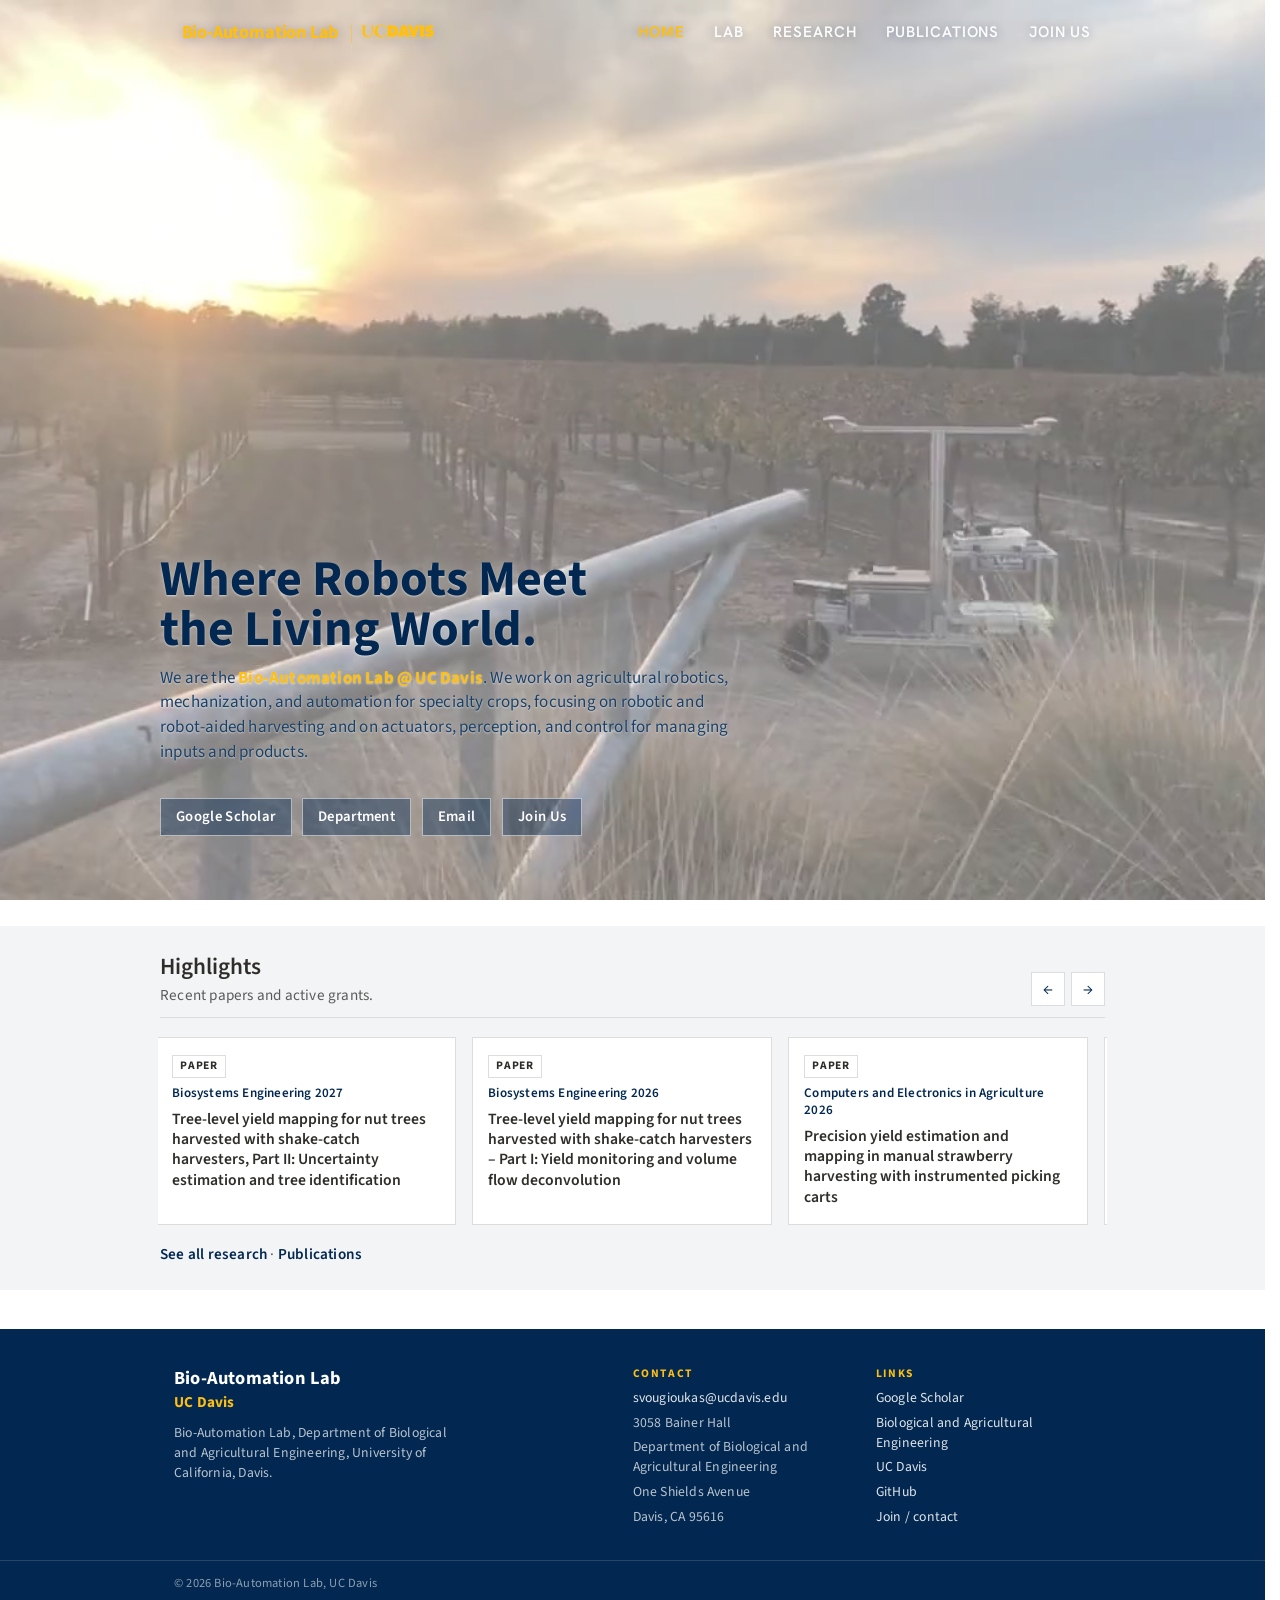
==== index.html @ 74136119 "Keep the home header fully transparent over the hero video. Co-authored-by: Cursor <cursoragent@curs" ====
<!DOCTYPE html>
<html lang="en">
<head>
  <meta charset="UTF-8">
  <meta name="viewport" content="width=device-width, initial-scale=1">
  <title>Bio-Automation Lab</title>
  <meta name="description" content="Bio-Automation Lab at UC Davis. Agricultural robotics, mechanization, and automation for specialty crops.">
  <link rel="icon" href="assets/favicon.svg" type="image/svg+xml">
  <link rel="preconnect" href="https://fonts.googleapis.com">
  <link rel="preconnect" href="https://fonts.gstatic.com" crossorigin>
  <link href="https://fonts.googleapis.com/css2?family=Hanken+Grotesk:wght@400;500;600;700&family=Source+Sans+3:wght@400;600;700&display=swap" rel="stylesheet">
  <link rel="stylesheet" href="css/style.css?v=22">
</head>
<body class="home">
  <header id="header">
    <div class="bar">
      <a class="site-brand" href="index.html">
        <span class="site-brand-name">Bio-Automation Lab</span>
        <img class="site-brand-uni" src="assets/uc-davis-wordmark.png" alt="UC Davis" width="73" height="19">
      </a>
      <nav>
        <a href="index.html" class="current">Home</a>
        <a href="lab.html">Lab</a>
        <a href="research.html">Research</a>
        <a href="publications.html">Publications</a>
        <a href="contact.html">Join Us</a>
      </nav>
    </div>
  </header>
  <script>
    (function () {
      var header = document.getElementById("header");
      var hero = document.querySelector(".hero");
      if (!header) return;
      function syncHeader() {
        var threshold = hero ? Math.max(80, hero.offsetHeight * 0.72) : 80;
        header.classList.toggle("is-solid", window.scrollY > threshold);
      }
      syncHeader();
      window.addEventListener("scroll", syncHeader, { passive: true });
      window.addEventListener("resize", syncHeader);
    })();
  </script>

  <div class="hero">
    <video
      class="hero-bg-video"
      autoplay
      muted
      loop
      playsinline
      preload="metadata"
      poster="assets/home-robots-reel.jpg"
      aria-hidden="true"
    >
      <source src="assets/home-robots-reel.mp4" type="video/mp4">
    </video>
    <div class="hero-copy">
      <h1>Where Robots Meet<br>the Living World.</h1>
      <p>We are the <span class="accent">Bio-Automation Lab @ UC Davis</span>. We work on agricultural robotics, mechanization, and automation for specialty crops, focusing on robotic and robot-aided harvesting and on actuators, perception, and control for managing inputs and products.</p>
      <div class="hero-links">
        <a href="https://scholar.google.com/citations?user=bbeoNpUAAAAJ&amp;hl=en">Google Scholar</a>
        <a href="https://bae.ucdavis.edu/">Department</a>
        <a href="mailto:svougioukas@ucdavis.edu">Email</a>
        <a href="contact.html">Join Us</a>
      </div>
    </div>
  </div>

  <section class="home-highlights" aria-labelledby="highlights-title">
    <div class="section-head">
      <div>
        <h2 id="highlights-title">Highlights</h2>
        <p class="section-kicker">Recent papers and active grants.</p>
      </div>
      <div class="roller-controls">
        <button class="roller-btn" type="button" data-roll="-1" aria-label="Previous highlight">&#8592;</button>
        <button class="roller-btn" type="button" data-roll="1" aria-label="Next highlight">&#8594;</button>
      </div>
    </div>
    <div class="roller" id="home-highlights">
      <div class="roller-track"></div>
    </div>
    <p class="highlights-more"><a href="research.html">See all research</a> · <a href="publications.html">Publications</a></p>
  </section>

  <script src="js/highlights.js?v=3"></script>
  <footer class="site-footer" id="site-footer">
    <div class="wrap">
      <div>
        <p class="brand">Bio-Automation Lab<br><span class="brand-uni">UC Davis</span></p>
        <p>Bio-Automation Lab, Department of Biological and Agricultural Engineering, University of California, Davis.</p>
      </div>
      <div>
        <h2>Contact</h2>
        <ul>
          <li><a href="mailto:svougioukas@ucdavis.edu">svougioukas@ucdavis.edu</a></li>
          <li>3058 Bainer Hall</li>
          <li>Department of Biological and Agricultural Engineering</li>
          <li>One Shields Avenue</li>
          <li>Davis, CA 95616</li>
        </ul>
      </div>
      <div>
        <h2>Links</h2>
        <ul>
          <li><a href="https://scholar.google.com/citations?user=bbeoNpUAAAAJ&amp;hl=en">Google Scholar</a></li>
          <li><a href="https://bae.ucdavis.edu/">Biological and Agricultural Engineering</a></li>
          <li><a href="https://www.ucdavis.edu/">UC Davis</a></li>
          <li><a href="https://github.com/yogesh2850/bal_website">GitHub</a></li>
          <li><a href="contact.html">Join / contact</a></li>
        </ul>
      </div>
    </div>
    <div class="footer-base"><div class="wrap">&copy; 2026 Bio-Automation Lab, UC Davis</div></div>
  </footer>

</body>
</html>
---- css/style.css ----
:root {
  --ink: rgb(46, 45, 41);
  --grey: rgb(90, 90, 90);
  /* UC Davis Aggie Blue (official brand / logo) */
  --blue: #022851;
  --gold: #FEBF10;
  --line: #ddd;
  --width: 960px;
  --muted: #6b7280;
  --paper: #ffffff;
  --header-h: 64px;
}

* { box-sizing: border-box; }

html {
  margin: 0;
  padding: 0;
  /* Keep nav/header centered the same whether a page needs a scrollbar or not */
  scrollbar-gutter: stable;
  overflow-x: clip;
}

body {
  margin: 0;
  padding: 0;
  max-width: var(--width);
  margin-left: auto;
  margin-right: auto;
  padding: 3.6rem 1.35rem 0;
  font-family: "Source Sans 3", "Source Sans Pro", sans-serif;
  font-weight: 400;
  font-size: 17px;
  line-height: 1.45;
  letter-spacing: 0.2px;
  color: var(--grey);
  background: #fff;
  overflow-x: clip;
}

.site-footer {
  position: relative;
  left: 50%;
  right: 50%;
  width: 100vw;
  max-width: 100vw;
  margin: 2.4rem 0 0;
  margin-left: -50vw;
  margin-right: -50vw;
  margin-bottom: 0;
  background: var(--blue);
  color: rgba(255, 255, 255, 0.72);
  font-size: 0.86rem;
  line-height: 1.45;
}

.site-footer .wrap {
  max-width: var(--width);
  margin: 0 auto;
  padding: 2.4rem 1.35rem 1.7rem;
  display: grid;
  grid-template-columns: minmax(0, 2fr) minmax(0, 1fr) minmax(0, 1fr);
  gap: 1.6rem 1.75rem;
}

.site-footer .brand {
  margin: 0;
  color: #fff;
  font-size: 1.15rem;
  font-weight: 700;
  line-height: 1.25;
}

.site-footer .brand-uni {
  color: var(--gold);
  font-weight: 700;
  font-size: 0.95rem;
}

.site-footer p {
  margin: 0.7rem 0 0;
  max-width: 40ch;
}

.site-footer h2 {
  margin: 0 0 0.55rem;
  font-size: 0.72rem;
  font-weight: 700;
  letter-spacing: 0.14em;
  text-transform: uppercase;
  color: var(--gold);
}

.site-footer ul {
  margin: 0;
  padding: 0;
  list-style: none;
}

.site-footer li {
  margin: 0 0 0.3rem;
}

.site-footer a {
  color: rgba(255, 255, 255, 0.88);
  text-decoration: none;
}

.site-footer a:hover {
  color: #fff;
  text-decoration: underline;
}

.footer-base {
  border-top: 1px solid rgba(255, 255, 255, 0.14);
}

.footer-base .wrap {
  display: block;
  padding-top: 0.85rem;
  padding-bottom: 1rem;
  font-size: 0.78rem;
  color: rgba(255, 255, 255, 0.55);
}

h1, h2, h3, h4 {
  color: var(--ink);
  font-weight: 600;
  letter-spacing: 0;
  line-height: 1.15;
}

h1 {
  font-size: 50px;
  font-weight: 700;
  line-height: 1;
  margin: 0 0 0.7rem;
}

h2 {
  font-size: 1.45rem;
  margin: 2.4rem 0 0.7rem;
}

h3 {
  font-size: 1.05rem;
  margin: 1.4rem 0 0.35rem;
}

p { margin: 0 0 0.85rem; }

a {
  color: var(--ink);
  text-decoration: none;
}

a:hover { text-decoration: underline; }

.prose a,
.pubs a,
.grant-title a {
  color: var(--blue);
}

img { max-width: 100%; height: auto; }

#header {
  position: fixed;
  top: 0;
  left: 0;
  right: 0;
  z-index: 20;
  height: var(--header-h);
  background: rgba(255, 255, 255, 0.78);
  backdrop-filter: blur(8px);
  border-bottom: 1px solid var(--line);
}

#header .bar {
  box-sizing: border-box;
  width: 100%;
  max-width: var(--width);
  height: var(--header-h);
  margin: 0 auto;
  padding: 0 1.35rem;
  display: flex;
  align-items: center;
  justify-content: space-between;
  gap: 0.85rem 1rem;
  flex-wrap: nowrap;
}

.site-brand {
  display: flex;
  align-items: center;
  gap: 0.35rem;
  flex: none;
  text-decoration: none;
  white-space: nowrap;
  line-height: 0;
}

.site-brand:hover {
  text-decoration: none;
}

.site-brand-name {
  display: inline-flex;
  align-items: center;
  height: 1.17rem;
  font-size: 1.14rem; /* prior 1.27rem - 10% */
  font-weight: 700;
  letter-spacing: -0.01em;
  color: var(--blue);
  line-height: 1;
}

.site-brand-uni {
  display: block;
  height: 1.17rem; /* prior 1.3rem - 10% */
  width: auto;
  margin-left: 0.45rem;
  padding-left: 0.55rem;
  border-left: 1px solid rgba(2, 40, 81, 0.22);
  object-fit: contain;
  object-position: left center;
  position: relative;
  top: 0.12em; /* optical align with lab name baseline */
}

#header nav {
  display: flex;
  align-items: center;
  gap: 0.95rem;
  flex: none;
  width: auto;
  height: 2.1rem;
  margin-left: auto;
  justify-content: flex-end;
}

#header nav a {
  box-sizing: border-box;
  display: inline-flex;
  align-items: center;
  justify-content: center;
  height: 2.1rem;
  font-family: "Hanken Grotesk", "Helvetica Neue", Arial, sans-serif;
  font-size: 0.95rem;
  font-weight: 600;
  letter-spacing: 0.06em;
  text-transform: uppercase;
  color: var(--grey);
  padding: 0 0.45rem;
  white-space: nowrap;
  transition: color 0.2s ease;
}

#header nav a:hover,
#header nav a.current {
  color: var(--blue);
  text-decoration: none;
  font-weight: 600;
}

body.home {
  max-width: none;
  padding: 0;
}

/* Home: fully transparent header over the hero video */
body.home #header {
  background: transparent;
  background-color: transparent;
  backdrop-filter: none;
  -webkit-backdrop-filter: none;
  border-bottom: 1px solid transparent;
  box-shadow: none;
  transition: background-color 0.25s ease, border-color 0.25s ease, backdrop-filter 0.25s ease, box-shadow 0.25s ease;
}

body.home .site-brand-name {
  color: var(--gold);
  text-shadow: 0 1px 12px rgba(2, 40, 81, 0.35);
}

body.home .site-brand-uni {
  border-left-color: rgba(254, 191, 16, 0.45);
  filter: drop-shadow(0 1px 8px rgba(2, 40, 81, 0.25));
}

body.home #header nav a {
  color: rgba(255, 255, 255, 0.95);
  text-shadow: 0 1px 10px rgba(2, 40, 81, 0.35);
}

body.home #header nav a:hover,
body.home #header nav a.current {
  color: var(--gold);
}

/* After scrolling past the hero, restore a solid readable bar */
body.home #header.is-solid {
  background: rgba(255, 255, 255, 0.92);
  backdrop-filter: blur(8px);
  -webkit-backdrop-filter: blur(8px);
  border-bottom-color: var(--line);
  box-shadow: 0 1px 0 rgba(2, 40, 81, 0.04);
}

body.home #header.is-solid .site-brand-name {
  color: var(--blue);
  text-shadow: none;
}

body.home #header.is-solid .site-brand-uni {
  border-left-color: rgba(2, 40, 81, 0.22);
  filter: none;
}

body.home #header.is-solid nav a {
  color: var(--grey);
  text-shadow: none;
}

body.home #header.is-solid nav a:hover,
body.home #header.is-solid nav a.current {
  color: var(--blue);
}

.hero {
  display: flex;
  align-items: flex-end;
  overflow: hidden;
  position: relative;
  width: 100%;
  max-width: none;
  /* Viewport-locked like RobotΠ: video frame stays full-screen under Ctrl+/- */
  height: 100svh;
  height: 100dvh;
  min-height: 100svh;
  margin: 0;
  padding: calc(var(--header-h) + 2.4rem) max(1.35rem, calc((100vw - var(--width)) / 2)) clamp(2.4rem, 8vh, 4rem);
  box-sizing: border-box;
}

.hero-bg-video {
  position: absolute;
  inset: 0;
  width: 100%;
  height: 100%;
  object-fit: cover;
  object-position: center;
  opacity: 0.6;
  pointer-events: none;
  z-index: 0;
}

.hero-copy {
  width: 100%;
  max-width: 40rem;
  position: relative;
  z-index: 2;
  color: #1a4068;
  text-shadow: 0 1px 2px rgba(255, 255, 255, 0.55), 0 0 18px rgba(255, 255, 255, 0.35);
}

.hero-copy h1 {
  color: var(--blue);
}

.hero-copy p { max-width: 36rem; }

.hero-copy .accent {
  color: var(--gold);
  font-weight: 700;
}

.accent { color: var(--blue); font-weight: 600; }

.hero-links {
  display: flex;
  flex-wrap: wrap;
  gap: 0.65rem;
  margin-top: 2em;
  font-weight: 600;
  width: 100%;
  max-width: 40rem;
  text-shadow: none;
}

.hero-links a {
  display: inline-flex;
  align-items: center;
  justify-content: center;
  min-height: 2.35rem;
  padding: 0.45rem 0.95rem;
  border: 1px solid rgba(255, 255, 255, 0.55);
  background: rgba(2, 40, 81, 0.42);
  color: #fff;
  font-size: 0.92rem;
  letter-spacing: 0.02em;
  text-decoration: none;
}

.hero-links a:hover {
  background: rgba(2, 40, 81, 0.72);
  border-color: #fff;
  color: #fff;
  text-decoration: none;
}



.alumni-map-section {
  margin: 1.1rem 0 1.8rem;
  padding: 1.1rem 1rem 1.15rem;
  background: #eef1f4;
  border: 1px solid var(--line);
}

.alumni-map-section > h3 {
  margin-top: 0;
}

.alumni-map-layout {
  display: grid;
  grid-template-columns: minmax(0, 1.45fr) minmax(14rem, 0.9fr);
  gap: 0.9rem 1rem;
  margin-top: 0.85rem;
  align-items: stretch;
}

.alumni-map-canvas {
  position: relative;
  width: 100%;
  height: 20rem;
  min-height: 20rem;
  background: #f7f8fa;
  border: 1px solid var(--line);
  overflow: hidden;
}

.alumni-map-canvas svg {
  display: block;
  width: 100%;
  height: auto;
}

.alumni-map-sphere {
  fill: #f7f8fa;
}

.alumni-map-canvas path.country.is-active {
  stroke: var(--blue) !important;
  stroke-width: 1.4px !important;
}

.alumni-map-canvas path.state {
  fill: none;
  pointer-events: none;
}

.alum-point-halo {
  fill: rgba(254, 191, 16, 0.28);
  stroke: none;
}

.alum-point-dot {
  fill: var(--gold);
  stroke: var(--blue);
  stroke-width: 1.5px;
}

.alum-point.is-active .alum-point-halo {
  fill: rgba(254, 191, 16, 0.5);
}

.alum-point.is-active .alum-point-dot {
  fill: #fff;
  stroke: var(--blue);
  stroke-width: 2px;
}

.alumni-map-tooltip {
  position: absolute;
  z-index: 3;
  pointer-events: none;
  max-width: 14rem;
  padding: 0.4rem 0.55rem;
  background: rgba(2, 40, 81, 0.92);
  color: #fff;
  font-size: 0.78rem;
  line-height: 1.3;
  box-shadow: 0 6px 18px rgba(2, 40, 81, 0.18);
}

.alumni-map-panel {
  background: #fff;
  border: 1px solid var(--line);
  padding: 0.85rem 0.9rem;
  height: 20rem;
  min-height: 20rem;
  max-height: 20rem;
  display: flex;
  flex-direction: column;
  overflow: hidden;
}

.alumni-map-back {
  align-self: flex-start;
  margin: 0 0 0.55rem;
  padding: 0.2rem 0.45rem;
  border: 1px solid var(--line);
  background: #fff;
  color: var(--blue);
  font: inherit;
  font-size: 0.82rem;
  font-weight: 600;
  cursor: pointer;
}

.alumni-map-back:hover,
.alumni-map-back:focus-visible {
  border-color: var(--blue);
  background: var(--blue);
  color: #fff;
  outline: none;
}

.alumni-map-scroll {
  flex: 1 1 auto;
  min-height: 0;
  overflow-y: auto;
  overflow-x: hidden;
  padding-right: 0.2rem;
  scrollbar-width: thin;
}

.alumni-map-panel h4 {
  margin: 0 0 0.35rem;
  color: var(--ink);
  font-size: 1.05rem;
}

.alumni-map-count {
  margin: 0 0 0.55rem;
  color: var(--ink);
}

.alumni-map-note {
  margin: 0 0 0.7rem;
}

.alumni-map-chips {
  display: flex;
  flex-wrap: wrap;
  gap: 0.4rem;
}

.alumni-map-chip {
  border: 1px solid var(--line);
  background: #fff;
  color: var(--blue);
  font: inherit;
  font-size: 0.86rem;
  font-weight: 600;
  padding: 0.28rem 0.55rem;
  cursor: pointer;
}

.alumni-map-chip:hover,
.alumni-map-chip:focus-visible {
  border-color: var(--blue);
  background: var(--blue);
  color: #fff;
  outline: none;
}

.alumni-map-list {
  list-style: none;
  margin: 0;
  padding: 0;
}

.alumni-map-list li {
  margin: 0 0 0.65rem;
  padding: 0.35rem 0.4rem 0.55rem;
  border-bottom: 1px solid var(--line);
  cursor: pointer;
}

.alumni-map-list li:last-child {
  margin-bottom: 0;
  padding-bottom: 0.35rem;
  border-bottom: 0;
}

.alumni-map-list li.is-active {
  background: rgba(2, 40, 81, 0.06);
  outline: 1px solid rgba(2, 40, 81, 0.18);
}

.alumni-map-list a {
  color: var(--blue);
  font-weight: 600;
}

.alumni-map-region {
  display: block;
  margin-top: 0.1rem;
  color: var(--blue);
  font-size: 0.82rem;
  font-weight: 600;
}

.alumni-map-role {
  display: block;
  margin-top: 0.12rem;
  color: var(--grey);
  font-size: 0.9rem;
  line-height: 1.3;
}

.alumni-map-empty {
  margin: 0;
}

.home-highlights {
  position: relative;
  left: 50%;
  right: 50%;
  width: 100vw;
  max-width: 100vw;
  margin: 1.6rem 0 0;
  margin-left: -50vw;
  margin-right: -50vw;
  padding: 1.75rem max(1.35rem, calc((100vw - var(--width)) / 2)) 1.55rem;
  background: #f3f4f6;
}

/* Home is already full-bleed — no negative-margin breakout needed */
body.home .home-highlights,
body.home .site-footer {
  left: auto;
  right: auto;
  width: 100%;
  max-width: none;
  margin-left: 0;
  margin-right: 0;
}

.home-highlights .section-head {
  display: flex;
  align-items: flex-end;
  justify-content: space-between;
  gap: 1rem;
  margin-bottom: 1rem;
  padding-bottom: 0.7rem;
  border-bottom: 1px solid var(--line);
}

.home-highlights .section-head h2 {
  margin: 0;
}

.section-kicker {
  margin: 0.25rem 0 0;
  color: var(--grey);
  font-size: 0.95rem;
}

.roller-controls {
  display: flex;
  gap: 6px;
  flex: none;
}

.roller-btn {
  width: 34px;
  height: 34px;
  padding: 0;
  border: 1px solid var(--line);
  background: #fff;
  color: var(--blue);
  font-size: 16px;
  line-height: 1;
  cursor: pointer;
  font-family: inherit;
}

.roller-btn:hover,
.roller-btn:focus-visible {
  border-color: var(--blue);
  background: var(--blue);
  color: #fff;
  outline: none;
}

.roller {
  overflow-x: auto;
  scrollbar-width: none;
  margin: 0 -0.15rem;
  padding: 0.15rem;
}

.roller::-webkit-scrollbar { display: none; }

.roller-track {
  display: flex;
  gap: 16px;
  width: max-content;
}

.highlight {
  flex: 0 0 auto;
  width: min(78vw, 300px);
  background: #fff;
  border: 1px solid var(--line);
  color: inherit;
  text-decoration: none;
  display: block;
}

a.highlight:hover {
  text-decoration: none;
  border-color: var(--blue);
}

.highlight-text {
  min-height: 10.5rem;
}

.highlight-body {
  padding: 0.9rem 0.95rem 1.05rem;
}

.highlight-kind {
  display: inline-block;
  margin-bottom: 0.45rem;
  padding: 0.12rem 0.45rem;
  border: 1px solid var(--line);
  font-size: 0.72rem;
  font-weight: 700;
  letter-spacing: 0.06em;
  text-transform: uppercase;
  color: var(--ink);
}

.highlight-venue {
  display: block;
  margin-bottom: 0.4rem;
  font-size: 0.82rem;
  font-weight: 600;
  color: var(--blue);
  line-height: 1.3;
}

.highlight h3 {
  margin: 0;
  font-size: 0.98rem;
  font-weight: 600;
  line-height: 1.3;
  color: var(--ink);
}

.roller.is-static .roller-track {
  display: grid;
  grid-template-columns: repeat(auto-fit, minmax(220px, 1fr));
  width: 100%;
}

.roller.is-static .highlight {
  width: auto;
}

.highlights-more {
  margin: 1rem 0 0;
  font-size: 0.95rem;
}

.highlights-more a { color: var(--blue); font-weight: 600; }








.occ {
  display: block;
  color: var(--grey);
  font-size: 0.95rem;
  margin-top: 0.08rem;
}

.robots {
  display: grid;
  grid-template-columns: repeat(auto-fill, minmax(10.5rem, 1fr));
  gap: 1rem 0.85rem;
  margin: 0.6rem 0 0.4rem;
}

.robot {
  display: block;
  color: inherit;
  text-decoration: none;
}

.robot:hover { text-decoration: none; }

.robot img {
  width: 100%;
  aspect-ratio: 1;
  object-fit: cover;
  display: block;
  background: #f3f3f3;
}

.robot-name {
  display: block;
  margin-top: 0.4rem;
  color: var(--ink);
  font-weight: 600;
}

.robot-role {
  display: block;
  font-size: 0.92rem;
  color: var(--grey);
  line-height: 1.25;
}

.faculty {
  display: flex;
  gap: 1.6rem;
  align-items: flex-start;
  margin-top: 1.6rem;
}

.faculty img {
  width: 168px;
  height: auto;
  flex: none;
}

.role {
  color: var(--ink);
  margin-bottom: 0.7rem;
}

.contact {
  margin: 0.2rem 0 0;
  padding: 0;
  list-style: none;
}

.contact li { margin: 0.1rem 0; }

.contact-block {
  list-style: none;
  margin: 0.4rem 0 1.2rem;
  padding: 0;
}

.contact-block li {
  margin: 0.55rem 0;
  line-height: 1.35;
}

.contact-block .label {
  display: inline-block;
  min-width: 9.5rem;
  color: var(--ink);
  font-weight: 600;
}

.people {
  list-style: none;
  margin: 0.2rem 0 0.4rem;
  padding: 0;
  display: grid;
  grid-template-columns: repeat(auto-fill, minmax(260px, 1fr));
  gap: 1rem 1.25rem;
}

.people li,
.person {
  display: flex;
  gap: 0.75rem;
  align-items: center;
  margin: 0;
  line-height: 1.3;
  min-width: 0;
}

.person-photo,
.person-placeholder {
  width: 64px;
  height: 64px;
  flex: none;
  border-radius: 50%;
  object-fit: cover;
  object-position: center top;
  background: #e8e8e6;
}

.person-placeholder {
  display: flex;
  align-items: center;
  justify-content: center;
  font-size: 0.85rem;
  font-weight: 600;
  color: var(--grey);
  letter-spacing: 0.02em;
}

.person-info {
  min-width: 0;
}

.person-info a {
  font-weight: 600;
  color: var(--ink);
}

.courses {
  list-style: none;
  margin: 0.2rem 0 0.6rem;
  padding: 0;
}

.courses li { margin: 0.45rem 0; }

.courses b { color: var(--ink); font-weight: 600; }

.project {
  display: flex;
  gap: 1.3rem;
  align-items: flex-start;
  margin: 0 0 1.5rem;
  padding-top: 1.15rem;
  border-top: 1px solid var(--line);
}

.project h3 {
  margin: 0 0 0.25rem;
  font-weight: 600;
  font-size: 1.05rem;
}

.project h3 a { color: var(--ink); }

.project p { margin: 0; }

.thumb {
  width: 9.2rem;
  height: 9.2rem;
  flex: none;
  overflow: hidden;
  background: #f3f3f3;
}

.thumb img {
  width: 100%;
  height: 100%;
  object-fit: cover;
  display: block;
}

.meta {
  color: var(--grey);
  font-size: 0.95rem;
  margin: 0.15rem 0 0.45rem;
}

.figure {
  margin: 0.4rem 0 1.1rem;
}

.figure img { display: block; }

.figure figcaption {
  margin-top: 0.35rem;
  font-size: 0.92rem;
}

.video {
  position: relative;
  width: 100%;
  max-width: 720px;
  padding-top: 40.5%;
  margin: 0.4rem 0 1.1rem;
}

.video iframe,
.video video {
  position: absolute;
  inset: 0;
  width: 100%;
  height: 100%;
  border: 0;
}

.video video {
  background: #111;
  object-fit: contain;
}

.video-caption {
  max-width: 720px;
  margin: -0.6rem 0 1.1rem;
  font-size: 0.92rem;
}

.gallery {
  display: grid;
  grid-template-columns: 1fr 1fr;
  gap: 0.55rem;
  margin-top: 0.6rem;
}

.gallery img {
  width: 100%;
  display: block;
  background: #f6f6f6;
}

.grants {
  list-style: none;
  margin: 0.3rem 0 0.8rem;
  padding: 0;
}

.grants li {
  margin: 0 0 0.75rem;
}

.grant-title {
  display: block;
  color: var(--ink);
}

.grant-meta { font-size: 0.95rem; }

.jump {
  display: flex;
  gap: 1.2rem;
  margin: 0.4rem 0 0.2rem;
  font-weight: 600;
}

.pubs {
  list-style: decimal;
  margin: 0.4rem 0 0;
  padding-left: 1.35rem;
}

.pubs li {
  margin: 0 0 0.7rem;
  padding-left: 0;
}

.lede {
  max-width: 42rem;
}

/* Interior pages with blue page-head (Research, Publications, Join Us) */
body.page {
  max-width: none;
  padding-left: 0;
  padding-right: 0;
  padding-top: 0;
}

/* Content wrap only — header uses the shared #header .bar rules on every page */
.page .page-wrap {
  max-width: var(--width);
  margin-left: auto;
  margin-right: auto;
  padding-left: 1.35rem;
  padding-right: 1.35rem;
}

.page-section {
  padding: clamp(28px, 4vw, 44px) 0 1.2rem;
}

.page-head {
  padding: calc(var(--header-h) + clamp(32px, 6vw, 56px)) 0 clamp(26px, 4vw, 40px);
  background: var(--blue);
  color: #fff;
}

.page-head h1 {
  margin: 0;
  color: #fff;
  font-size: clamp(32px, 5vw, 50px);
  font-weight: 700;
  letter-spacing: -0.015em;
}

.page-head p {
  max-width: 62ch;
  margin: 12px 0 0;
  color: rgba(255, 255, 255, 0.82);
}

.page-head a {
  color: var(--gold);
}

.pubs-section {
  padding: clamp(28px, 4vw, 44px) 0 1.2rem;
}

.pub-tools {
  display: flex;
  flex-wrap: wrap;
  align-items: center;
  gap: 12px 16px;
  margin-bottom: 8px;
}

.pub-search {
  flex: 1 1 260px;
  height: 40px;
  padding: 0 14px;
  border: 1px solid var(--line);
  border-radius: 0;
  background: var(--paper);
  color: var(--ink);
  font: inherit;
  font-size: 14.5px;
}

.pub-search:focus {
  outline: none;
  border-color: var(--blue);
}

.pub-select {
  flex: 0 0 auto;
  min-width: 140px;
  height: 40px;
  padding: 0 36px 0 14px;
  border: 1px solid var(--line);
  border-radius: 0;
  background: var(--paper) url("data:image/svg+xml,%3Csvg xmlns='http://www.w3.org/2000/svg' width='10' height='6'%3E%3Cpath d='M1 1l4 4 4-4' fill='none' stroke='%23022851' stroke-width='1.6'/%3E%3C/svg%3E") no-repeat right 13px center;
  color: var(--grey);
  font: inherit;
  font-size: 12.5px;
  font-weight: 600;
  letter-spacing: 0.06em;
  text-transform: uppercase;
  appearance: none;
  cursor: pointer;
}

.pub-select:hover,
.pub-select:focus {
  border-color: var(--blue);
  color: var(--blue);
  outline: none;
}

.chips {
  display: flex;
  flex-wrap: wrap;
  gap: 6px;
}

.chip {
  height: 40px;
  padding: 0 14px;
  border: 1px solid var(--line);
  background: var(--paper);
  color: var(--grey);
  font: inherit;
  font-size: 12.5px;
  font-weight: 600;
  letter-spacing: 0.06em;
  text-transform: uppercase;
  cursor: pointer;
}

.chip:hover {
  border-color: var(--blue);
  color: var(--blue);
}

.chip[aria-pressed="true"] {
  border-color: var(--blue);
  background: var(--blue);
  color: #fff;
}

.pub-count {
  margin: 0 0 6px;
  font-size: 13px;
  color: var(--muted);
}

.pub-year {
  display: grid;
  grid-template-columns: 96px minmax(0, 1fr);
  gap: 20px;
  padding: 22px 0 6px;
  border-top: 1px solid var(--line);
}

.pub-year h2 {
  position: sticky;
  top: calc(var(--header-h) + 14px);
  align-self: start;
  margin: 0;
  font-size: 26px;
  font-weight: 600;
  color: var(--blue);
}

.pub-list {
  margin: 0;
  padding: 0;
  list-style: none;
}

.pub {
  padding: 0 0 18px;
}

.pub h3 {
  margin: 0;
  font-size: 17px;
  font-weight: 600;
  line-height: 1.32;
  color: var(--ink);
}

.pub h3 a {
  color: var(--ink);
}

.pub h3 a:hover {
  color: var(--blue);
}

.pub-authors {
  margin: 3px 0 2px;
  font-size: 14px;
  color: var(--grey);
}

.pub-meta {
  display: flex;
  flex-wrap: wrap;
  align-items: center;
  gap: 4px 12px;
  margin: 0;
  font-size: 13.5px;
}

.pub-venue {
  font-style: italic;
  color: var(--muted);
}

.pub-links {
  display: inline-flex;
  flex-wrap: wrap;
  gap: 4px 10px;
}

.pub-links a {
  font-size: 11.5px;
  font-weight: 600;
  letter-spacing: 0.1em;
  text-transform: uppercase;
  color: var(--blue);
}

.pub-note {
  font-size: 12px;
  font-weight: 700;
  letter-spacing: 0.04em;
  text-transform: uppercase;
  color: var(--blue);
}

.pub-empty {
  padding: 32px 0;
  color: var(--muted);
}

@media (max-width: 760px) {
  body { padding-top: 4.6rem; }

  h1 { font-size: 38px; }

  .site-footer .wrap {
    grid-template-columns: 1fr;
    gap: 1.35rem;
  }

  #header {
    height: auto;
  }

  #header .bar {
    height: auto;
    min-height: var(--header-h);
    flex-wrap: wrap;
    padding-top: 0.55rem;
    padding-bottom: 0.55rem;
  }

  .site-brand {
    width: 100%;
    margin-right: 0;
  }

  .site-brand-name {
    font-size: 1.04rem; /* prior 1.15rem - 10% */
    height: 1.01rem;
  }

  .site-brand-uni {
    height: 1.01rem; /* prior 1.125rem - 10% */
    padding-left: 0.45rem;
  }

  #header nav {
    width: auto;
    margin-left: auto;
    gap: 0.7rem;
    flex-wrap: wrap;
    justify-content: flex-end;
  }

  .hero,
  .faculty {
    flex-direction: column;
  }

  .hero {
    height: 100svh;
    height: 100dvh;
    min-height: 100svh;
    padding-top: calc(var(--header-h) + 1.2rem);
    padding-bottom: 1.8rem;
    flex-direction: column;
    align-items: flex-start;
  }

  .hero-copy { width: 100%; }

  .hero-links {
    width: 100%;
    max-width: none;
    gap: 0.55rem;
  }




  .project { flex-direction: column; }

  .thumb {
    width: 100%;
    height: 180px;
  }

  .people {
    grid-template-columns: 1fr;
  }

  .faculty {
    flex-direction: column;
  }

  .faculty img {
    width: 140px;
  }

  .gallery { grid-template-columns: 1fr; }

  .video { padding-top: 56.25%; }



  .home-highlights .section-head {
    align-items: flex-start;
    flex-wrap: wrap;
  }

  .highlight {
    width: min(84vw, 280px);
  }

  .alumni-map-layout {
    grid-template-columns: 1fr;
  }

  .alumni-map-canvas,
  .alumni-map-panel {
    height: 18rem;
    min-height: 18rem;
    max-height: 18rem;
  }

  .pub-year {
    grid-template-columns: 1fr;
    gap: 10px;
  }

  .pub-year h2 {
    position: static;
  }
}
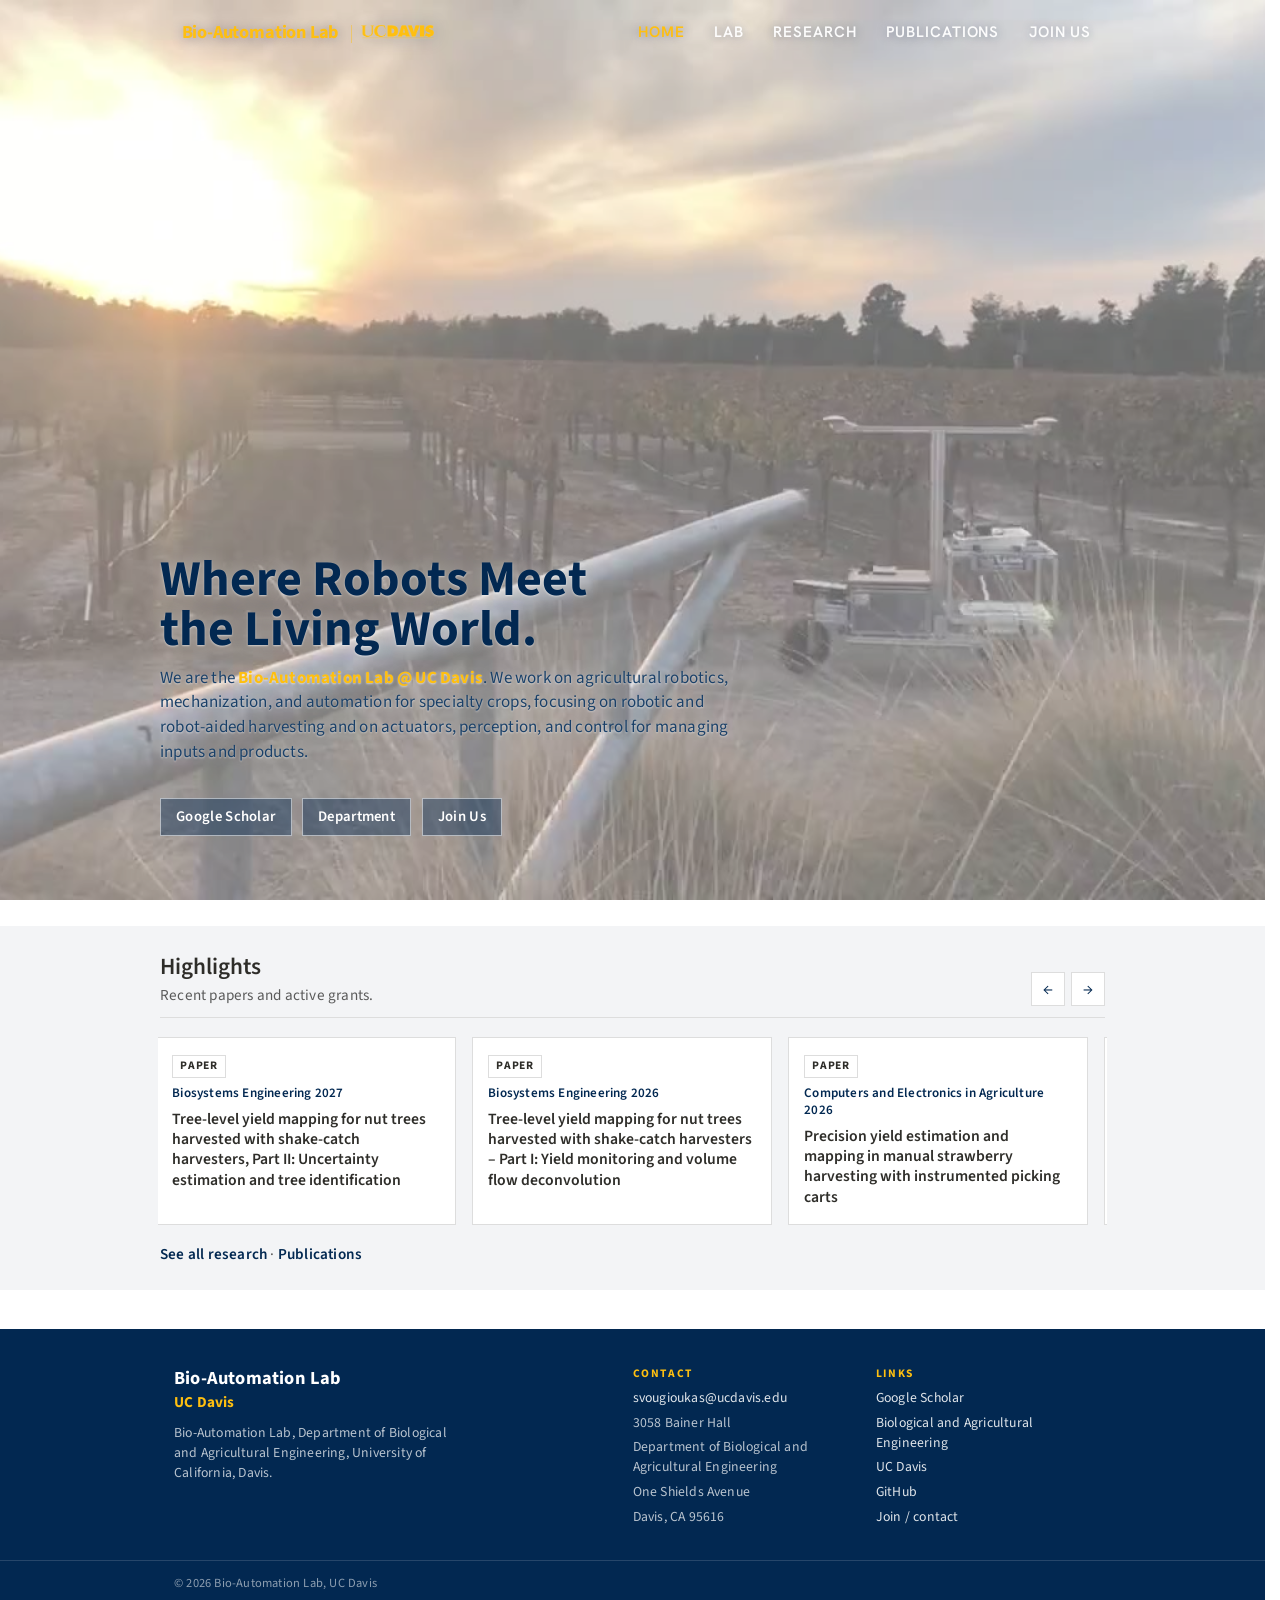
==== commit c1f7395a: "Remove Email from the home hero link row. Co-authored-by: Cursor <cursoragent@cursor.com>" ====
--- a/index.html
+++ b/index.html
@@ -61,7 +61,6 @@
       <div class="hero-links">
         <a href="https://scholar.google.com/citations?user=bbeoNpUAAAAJ&amp;hl=en">Google Scholar</a>
         <a href="https://bae.ucdavis.edu/">Department</a>
-        <a href="mailto:svougioukas@ucdavis.edu">Email</a>
         <a href="contact.html">Join Us</a>
       </div>
     </div>
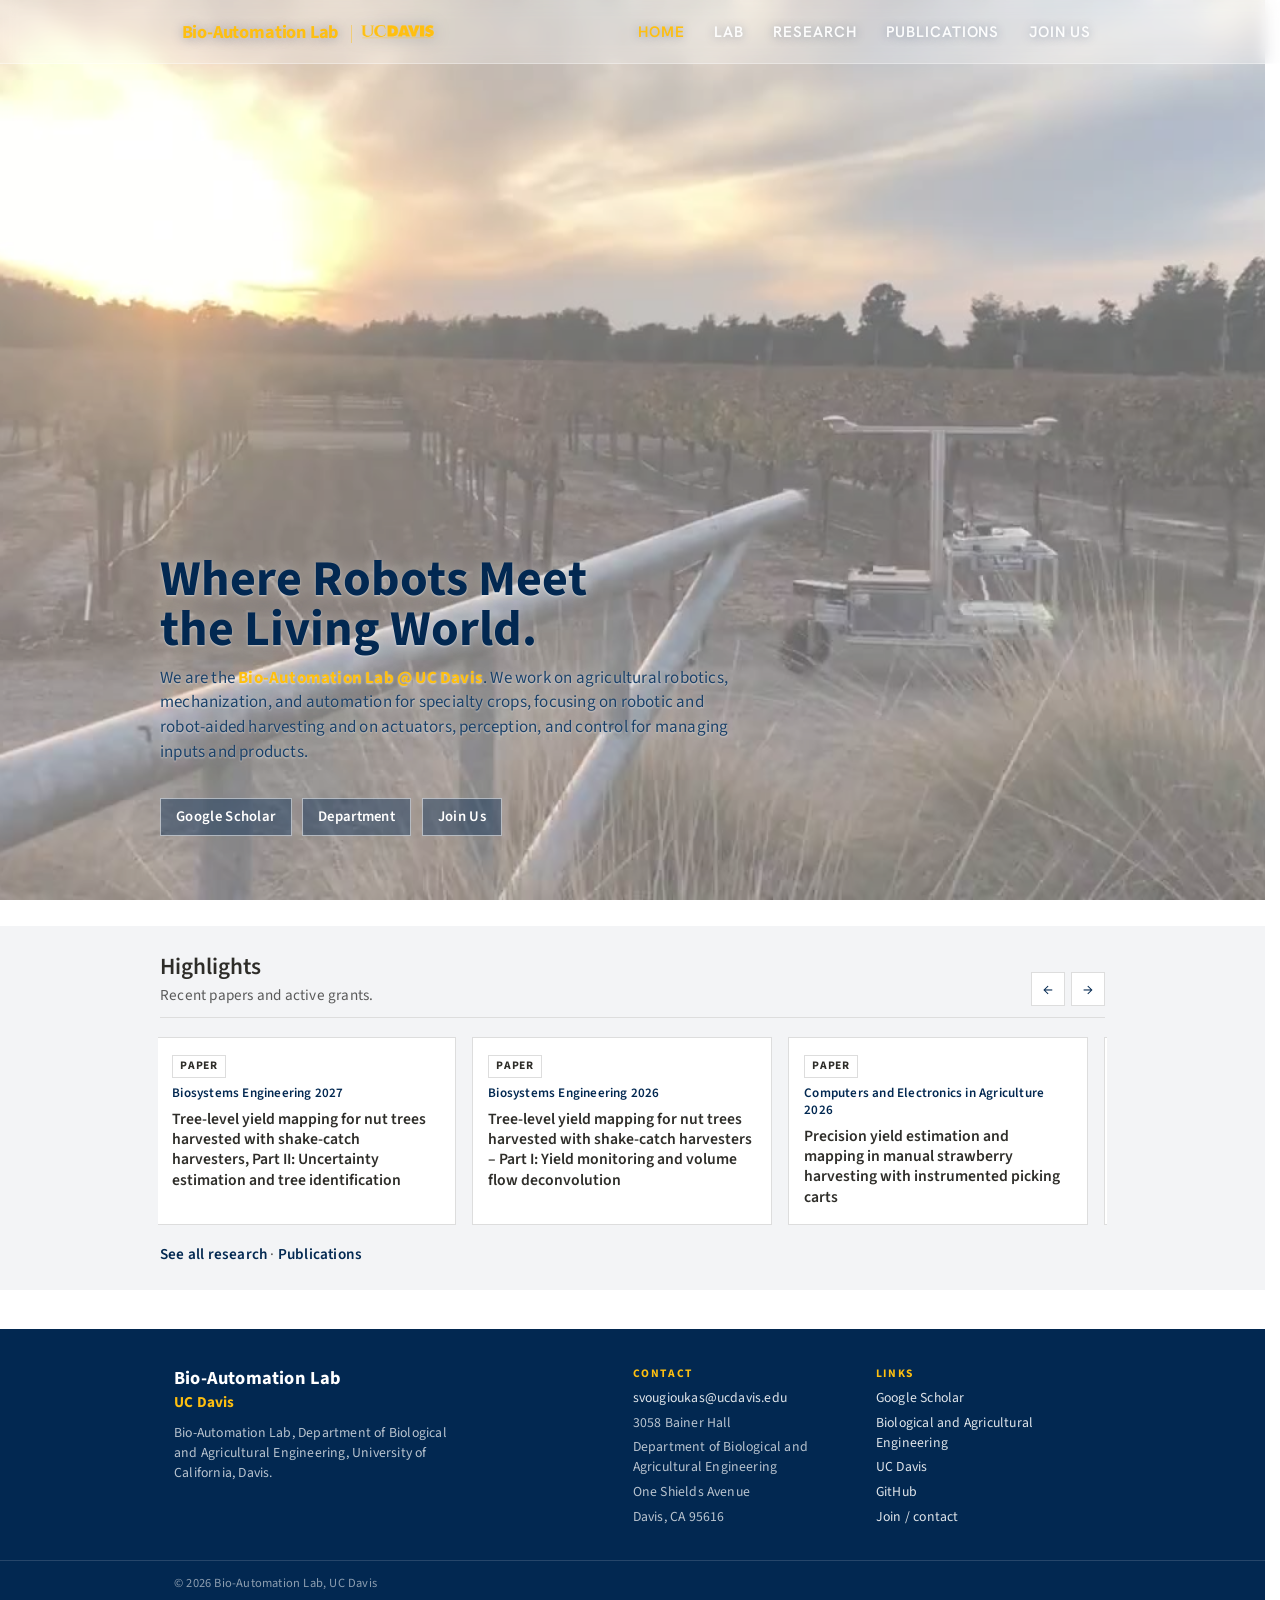
==== commit a56886de: "Give the home header a soft whitish translucent wash. Co-authored-by: Cursor <cursoragent@cursor.com" ====
--- a/index.html
+++ b/index.html
@@ -9,7 +9,7 @@
   <link rel="preconnect" href="https://fonts.googleapis.com">
   <link rel="preconnect" href="https://fonts.gstatic.com" crossorigin>
   <link href="https://fonts.googleapis.com/css2?family=Hanken+Grotesk:wght@400;500;600;700&family=Source+Sans+3:wght@400;600;700&display=swap" rel="stylesheet">
-  <link rel="stylesheet" href="css/style.css?v=22">
+  <link rel="stylesheet" href="css/style.css?v=23">
 </head>
 <body class="home">
   <header id="header">
--- a/css/style.css
+++ b/css/style.css
@@ -268,13 +268,12 @@
   padding: 0;
 }
 
-/* Home: fully transparent header over the hero video */
+/* Home: soft whitish translucent header over the hero video */
 body.home #header {
-  background: transparent;
-  background-color: transparent;
-  backdrop-filter: none;
-  -webkit-backdrop-filter: none;
-  border-bottom: 1px solid transparent;
+  background: rgba(255, 255, 255, 0.28);
+  backdrop-filter: blur(8px);
+  -webkit-backdrop-filter: blur(8px);
+  border-bottom: 1px solid rgba(255, 255, 255, 0.35);
   box-shadow: none;
   transition: background-color 0.25s ease, border-color 0.25s ease, backdrop-filter 0.25s ease, box-shadow 0.25s ease;
 }
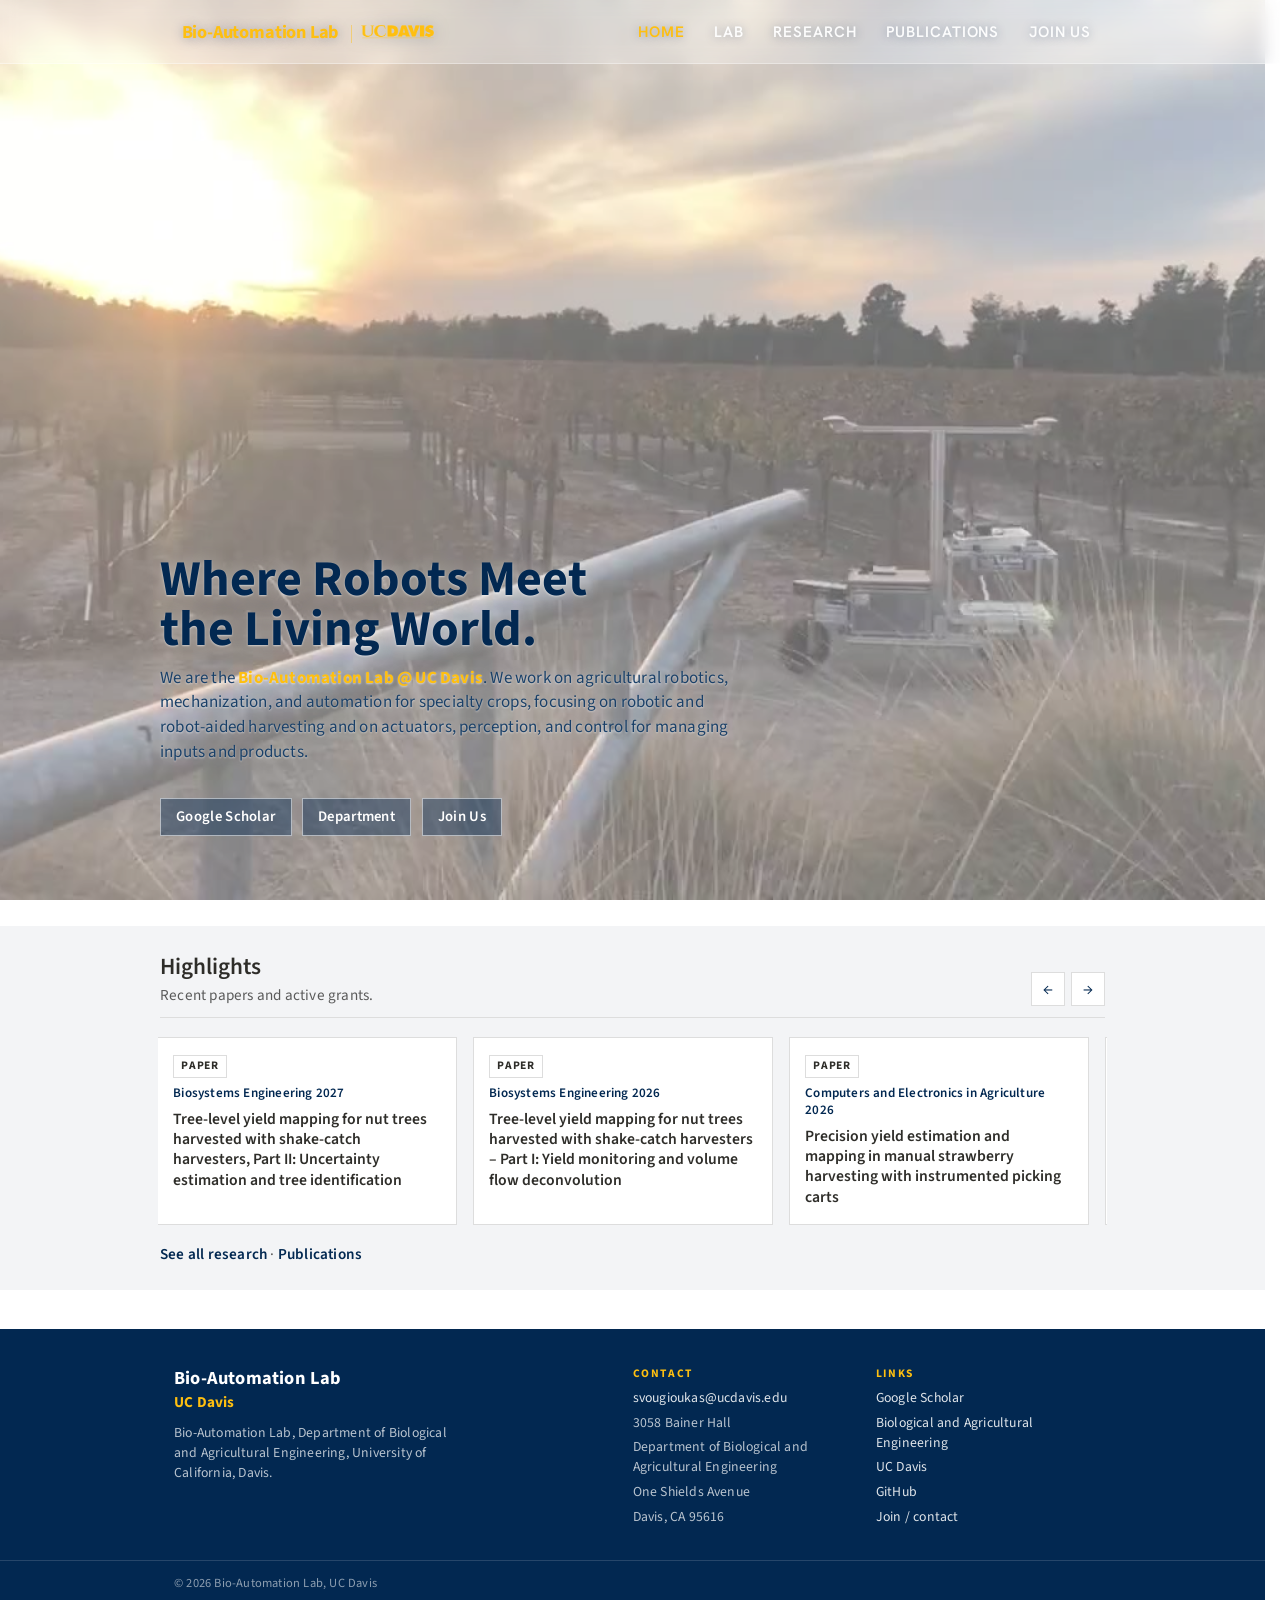
==== commit 226ad22f: "Bump stylesheet cache for alumni map zoom controls. Co-authored-by: Cursor <cursoragent@cursor.com>" ====
--- a/index.html
+++ b/index.html
@@ -9,7 +9,7 @@
   <link rel="preconnect" href="https://fonts.googleapis.com">
   <link rel="preconnect" href="https://fonts.gstatic.com" crossorigin>
   <link href="https://fonts.googleapis.com/css2?family=Hanken+Grotesk:wght@400;500;600;700&family=Source+Sans+3:wght@400;600;700&display=swap" rel="stylesheet">
-  <link rel="stylesheet" href="css/style.css?v=23">
+  <link rel="stylesheet" href="css/style.css?v=24">
 </head>
 <body class="home">
   <header id="header">
--- a/css/style.css
+++ b/css/style.css
@@ -446,6 +446,59 @@
   height: auto;
 }
 
+.alumni-map-canvas svg.is-panning {
+  cursor: grabbing;
+}
+
+.alumni-map-controls {
+  position: absolute;
+  right: 0.55rem;
+  bottom: 0.55rem;
+  z-index: 4;
+  display: flex;
+  flex-direction: column;
+  gap: 0.28rem;
+  opacity: 0.45;
+  pointer-events: none;
+  transition: opacity 0.2s ease;
+}
+
+.alumni-map-controls.is-active {
+  opacity: 1;
+  pointer-events: auto;
+}
+
+.alumni-map-zoom-btn {
+  width: 2rem;
+  height: 2rem;
+  padding: 0;
+  border: 1px solid var(--line);
+  background: rgba(255, 255, 255, 0.94);
+  color: var(--blue);
+  font: inherit;
+  font-size: 1.2rem;
+  font-weight: 600;
+  line-height: 1;
+  cursor: pointer;
+  box-shadow: 0 4px 12px rgba(2, 40, 81, 0.1);
+}
+
+.alumni-map-zoom-btn:hover,
+.alumni-map-zoom-btn:focus-visible {
+  border-color: var(--blue);
+  background: var(--blue);
+  color: #fff;
+  outline: none;
+}
+
+.alumni-map-zoom-btn:disabled {
+  opacity: 0.35;
+  cursor: default;
+  border-color: var(--line);
+  background: rgba(255, 255, 255, 0.94);
+  color: var(--grey);
+}
+
 .alumni-map-sphere {
   fill: #f7f8fa;
 }
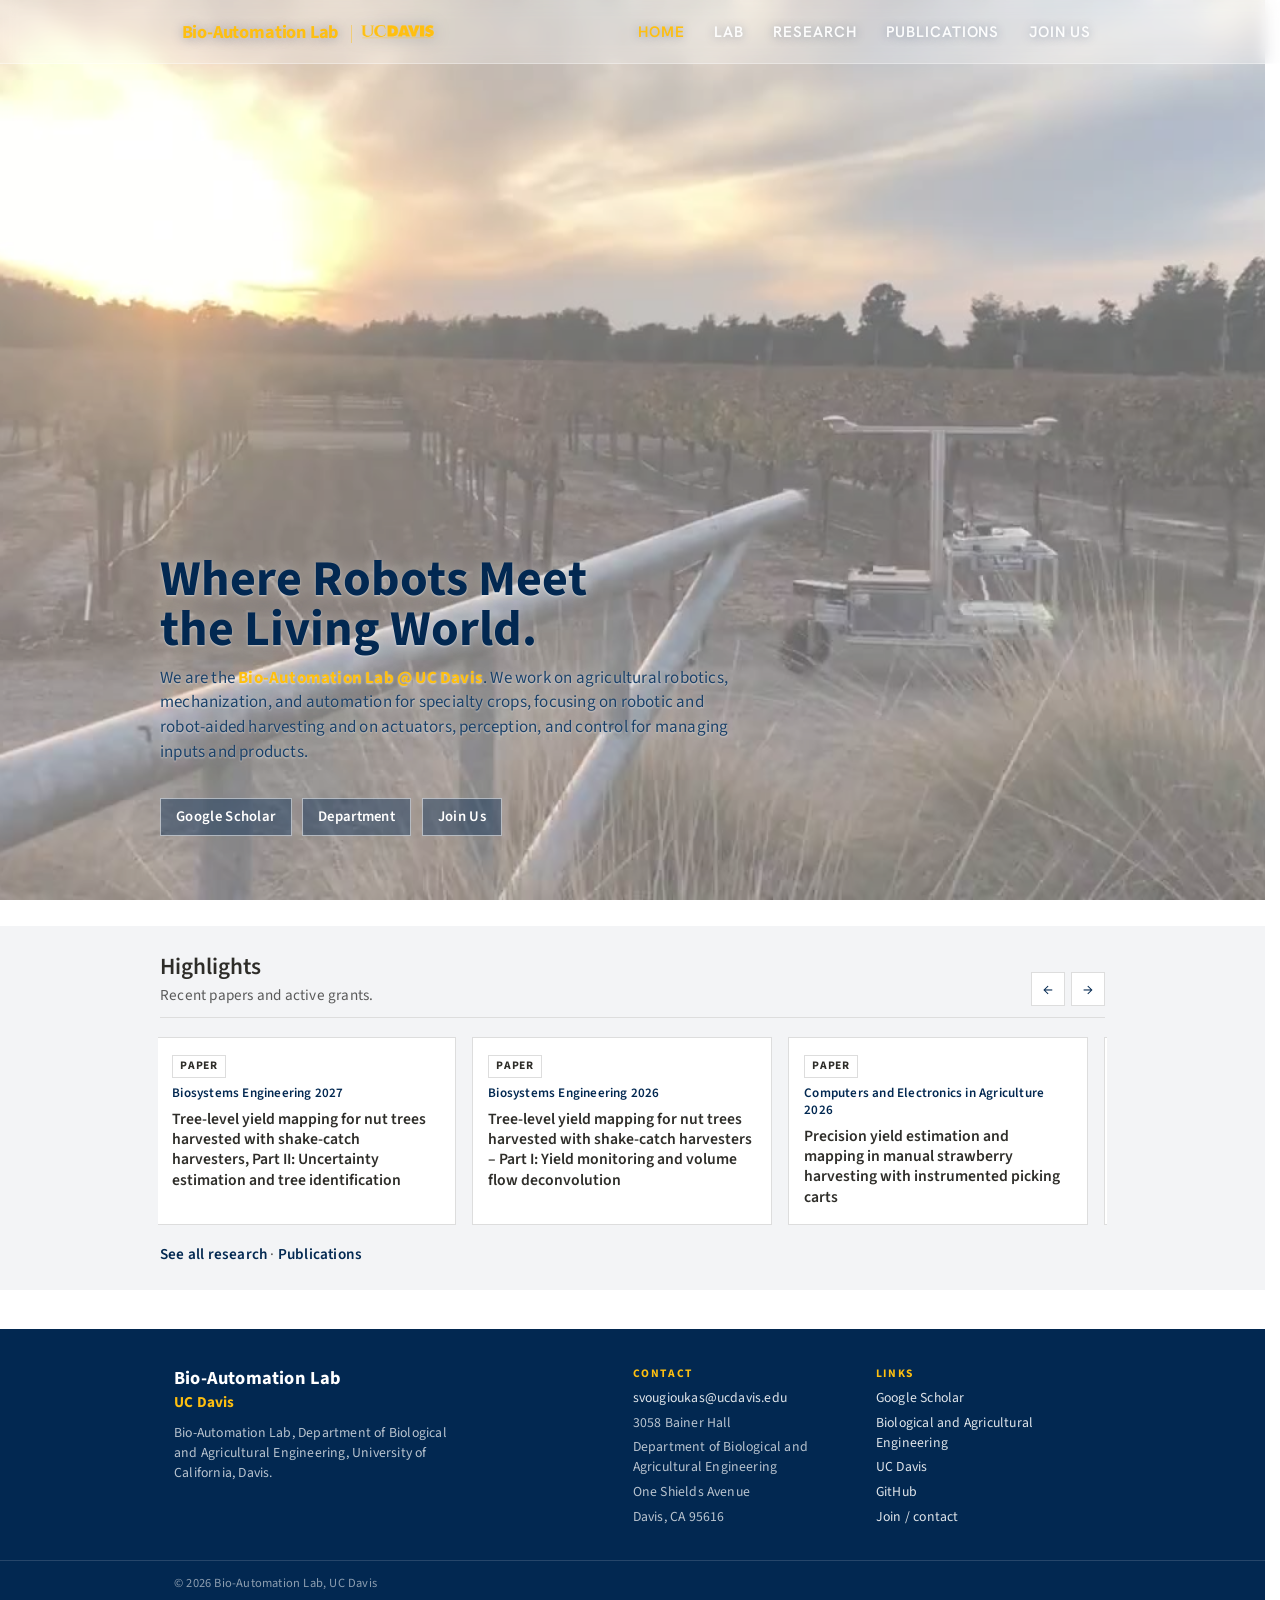
==== commit e9865391: "Fix alumni map zoom stuck after country enter animation. Co-authored-by: Cursor <cursoragent@cursor." ====
--- a/index.html
+++ b/index.html
@@ -9,7 +9,7 @@
   <link rel="preconnect" href="https://fonts.googleapis.com">
   <link rel="preconnect" href="https://fonts.gstatic.com" crossorigin>
   <link href="https://fonts.googleapis.com/css2?family=Hanken+Grotesk:wght@400;500;600;700&family=Source+Sans+3:wght@400;600;700&display=swap" rel="stylesheet">
-  <link rel="stylesheet" href="css/style.css?v=24">
+  <link rel="stylesheet" href="css/style.css?v=25">
 </head>
 <body class="home">
   <header id="header">
--- a/css/style.css
+++ b/css/style.css
@@ -454,16 +454,10 @@
   position: absolute;
   right: 0.55rem;
   bottom: 0.55rem;
-  z-index: 4;
+  z-index: 5;
   display: flex;
   flex-direction: column;
   gap: 0.28rem;
-  opacity: 0.45;
-  pointer-events: none;
-  transition: opacity 0.2s ease;
-}
-
-.alumni-map-controls.is-active {
   opacity: 1;
   pointer-events: auto;
 }
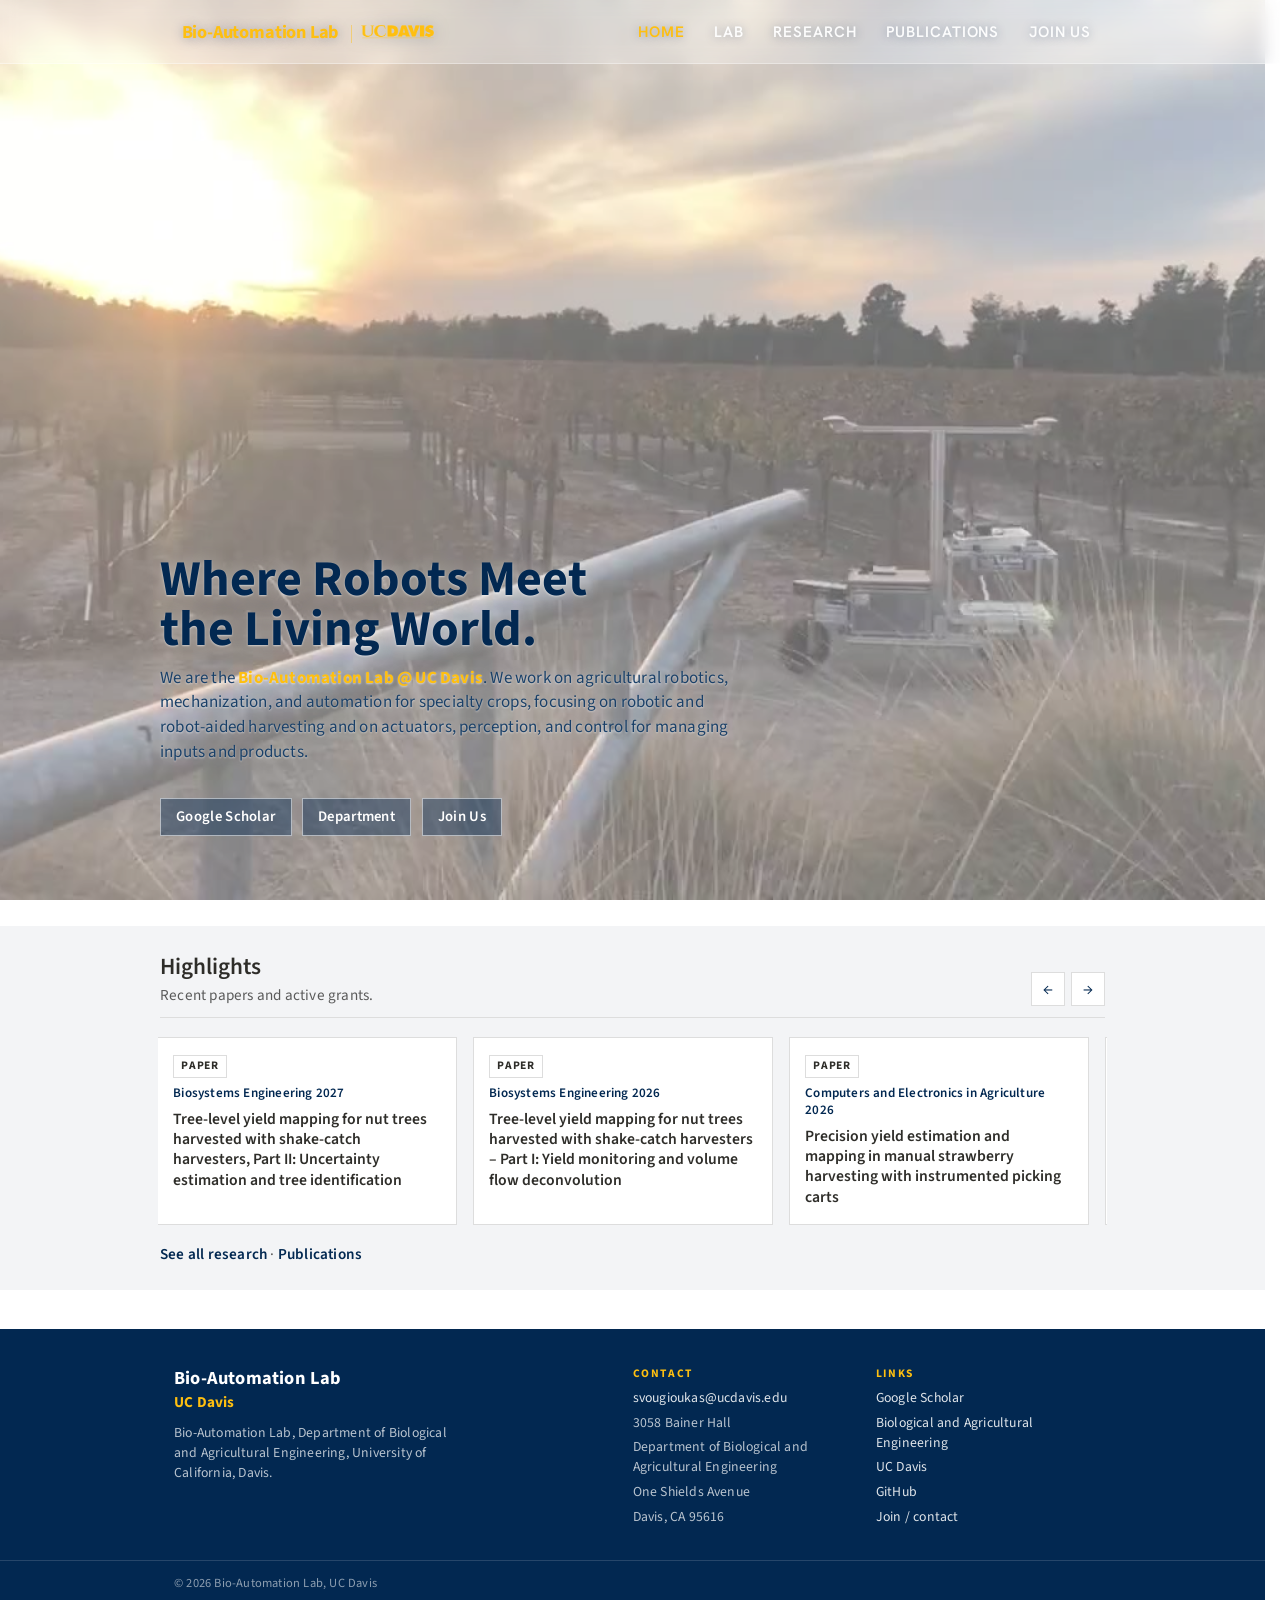
==== commit 1a301a56: "Add alumni map search by name or title. Co-authored-by: Cursor <cursoragent@cursor.com>" ====
--- a/index.html
+++ b/index.html
@@ -9,7 +9,7 @@
   <link rel="preconnect" href="https://fonts.googleapis.com">
   <link rel="preconnect" href="https://fonts.gstatic.com" crossorigin>
   <link href="https://fonts.googleapis.com/css2?family=Hanken+Grotesk:wght@400;500;600;700&family=Source+Sans+3:wght@400;600;700&display=swap" rel="stylesheet">
-  <link rel="stylesheet" href="css/style.css?v=25">
+  <link rel="stylesheet" href="css/style.css?v=26">
 </head>
 <body class="home">
   <header id="header">
--- a/css/style.css
+++ b/css/style.css
@@ -598,6 +598,37 @@
   margin: 0 0 0.7rem;
 }
 
+.alumni-map-search-label {
+  position: absolute;
+  width: 1px;
+  height: 1px;
+  padding: 0;
+  margin: -1px;
+  overflow: hidden;
+  clip: rect(0, 0, 0, 0);
+  white-space: nowrap;
+  border: 0;
+}
+
+.alumni-map-search {
+  display: block;
+  width: 100%;
+  box-sizing: border-box;
+  margin: 0 0 0.65rem;
+  padding: 0.4rem 0.55rem;
+  border: 1px solid var(--line);
+  background: #fff;
+  color: var(--ink);
+  font: inherit;
+  font-size: 0.9rem;
+}
+
+.alumni-map-search:focus {
+  outline: none;
+  border-color: var(--blue);
+  box-shadow: 0 0 0 2px rgba(2, 40, 81, 0.12);
+}
+
 .alumni-map-chips {
   display: flex;
   flex-wrap: wrap;
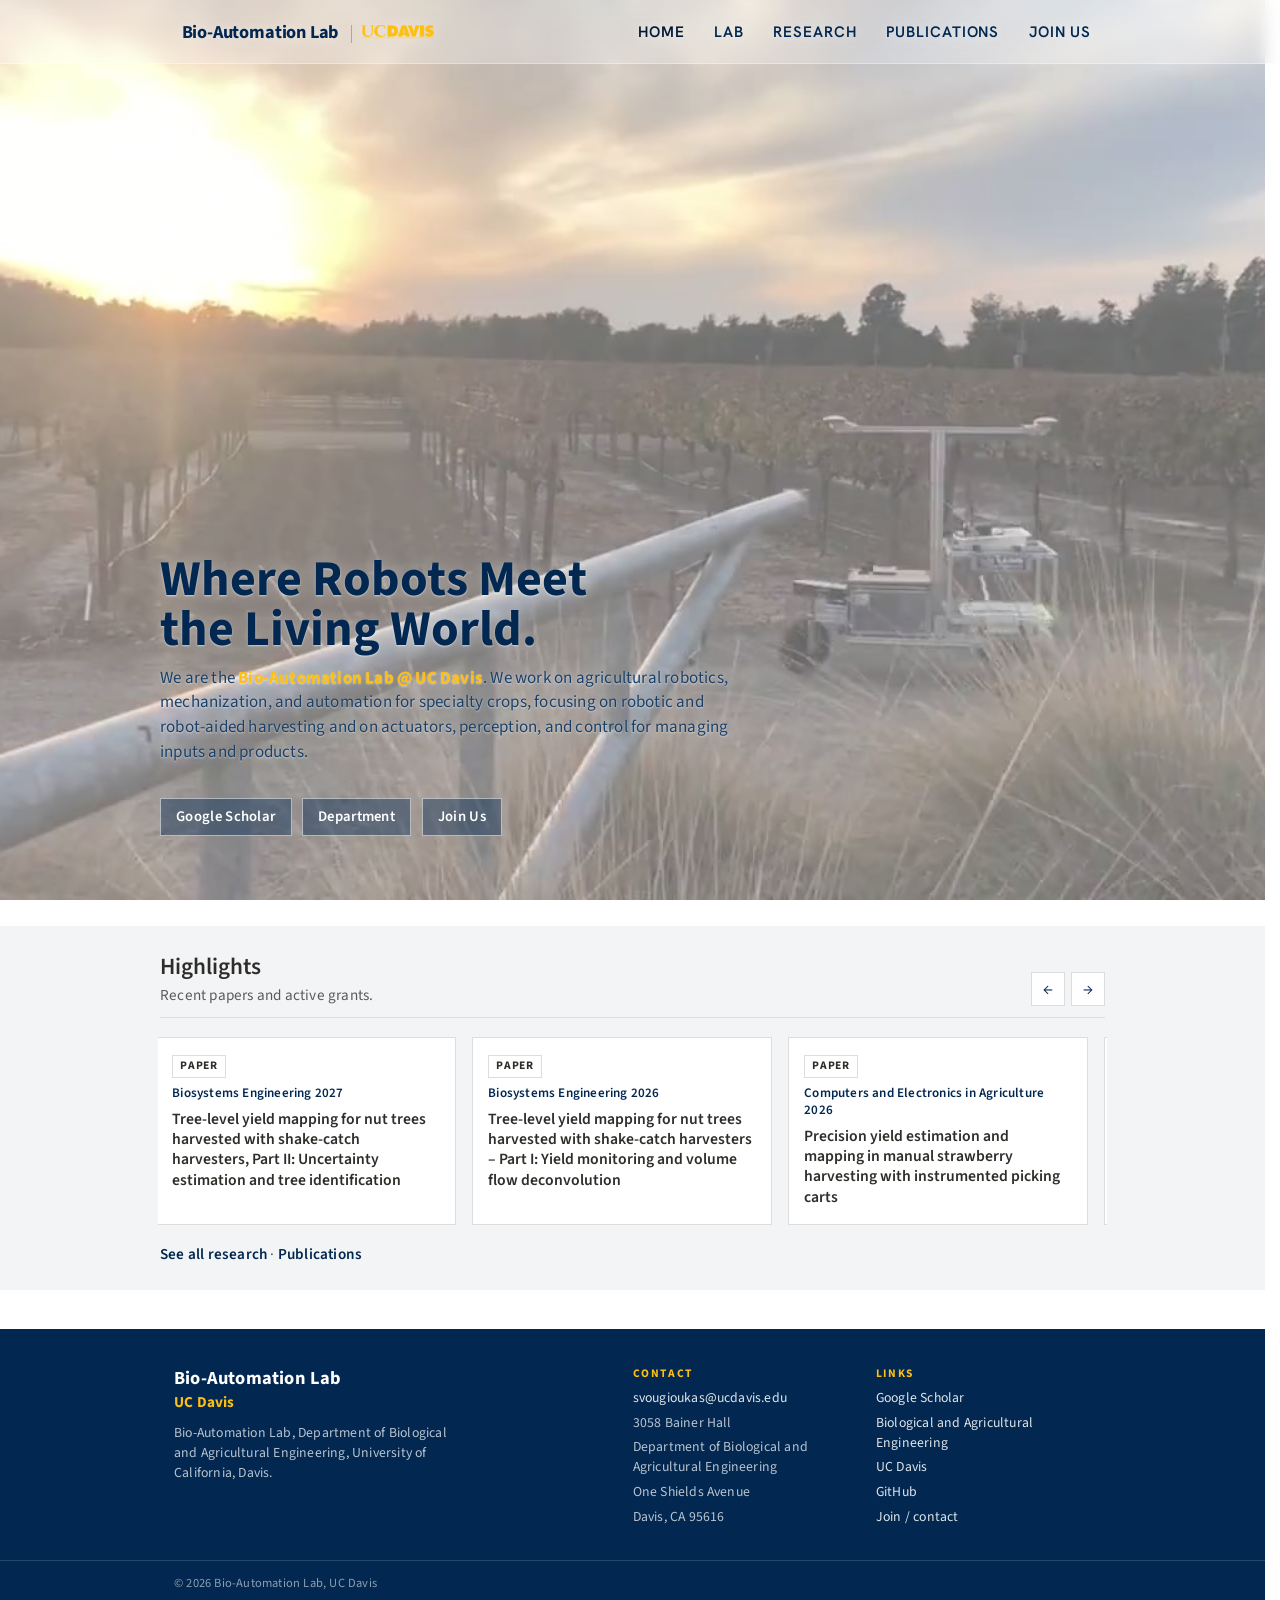
==== commit 383b317c: "Make home header brand and nav bluish over the hero. Co-authored-by: Cursor <cursoragent@cursor.com>" ====
--- a/index.html
+++ b/index.html
@@ -9,7 +9,7 @@
   <link rel="preconnect" href="https://fonts.googleapis.com">
   <link rel="preconnect" href="https://fonts.gstatic.com" crossorigin>
   <link href="https://fonts.googleapis.com/css2?family=Hanken+Grotesk:wght@400;500;600;700&family=Source+Sans+3:wght@400;600;700&display=swap" rel="stylesheet">
-  <link rel="stylesheet" href="css/style.css?v=26">
+  <link rel="stylesheet" href="css/style.css?v=27">
 </head>
 <body class="home">
   <header id="header">
--- a/css/style.css
+++ b/css/style.css
@@ -279,23 +279,23 @@
 }
 
 body.home .site-brand-name {
-  color: var(--gold);
-  text-shadow: 0 1px 12px rgba(2, 40, 81, 0.35);
+  color: var(--blue);
+  text-shadow: 0 1px 10px rgba(255, 255, 255, 0.55);
 }
 
 body.home .site-brand-uni {
-  border-left-color: rgba(254, 191, 16, 0.45);
-  filter: drop-shadow(0 1px 8px rgba(2, 40, 81, 0.25));
+  border-left-color: rgba(2, 40, 81, 0.28);
+  filter: drop-shadow(0 1px 8px rgba(255, 255, 255, 0.45));
 }
 
 body.home #header nav a {
-  color: rgba(255, 255, 255, 0.95);
-  text-shadow: 0 1px 10px rgba(2, 40, 81, 0.35);
+  color: var(--blue);
+  text-shadow: 0 1px 10px rgba(255, 255, 255, 0.55);
 }
 
 body.home #header nav a:hover,
 body.home #header nav a.current {
-  color: var(--gold);
+  color: #011a36;
 }
 
 /* After scrolling past the hero, restore a solid readable bar */
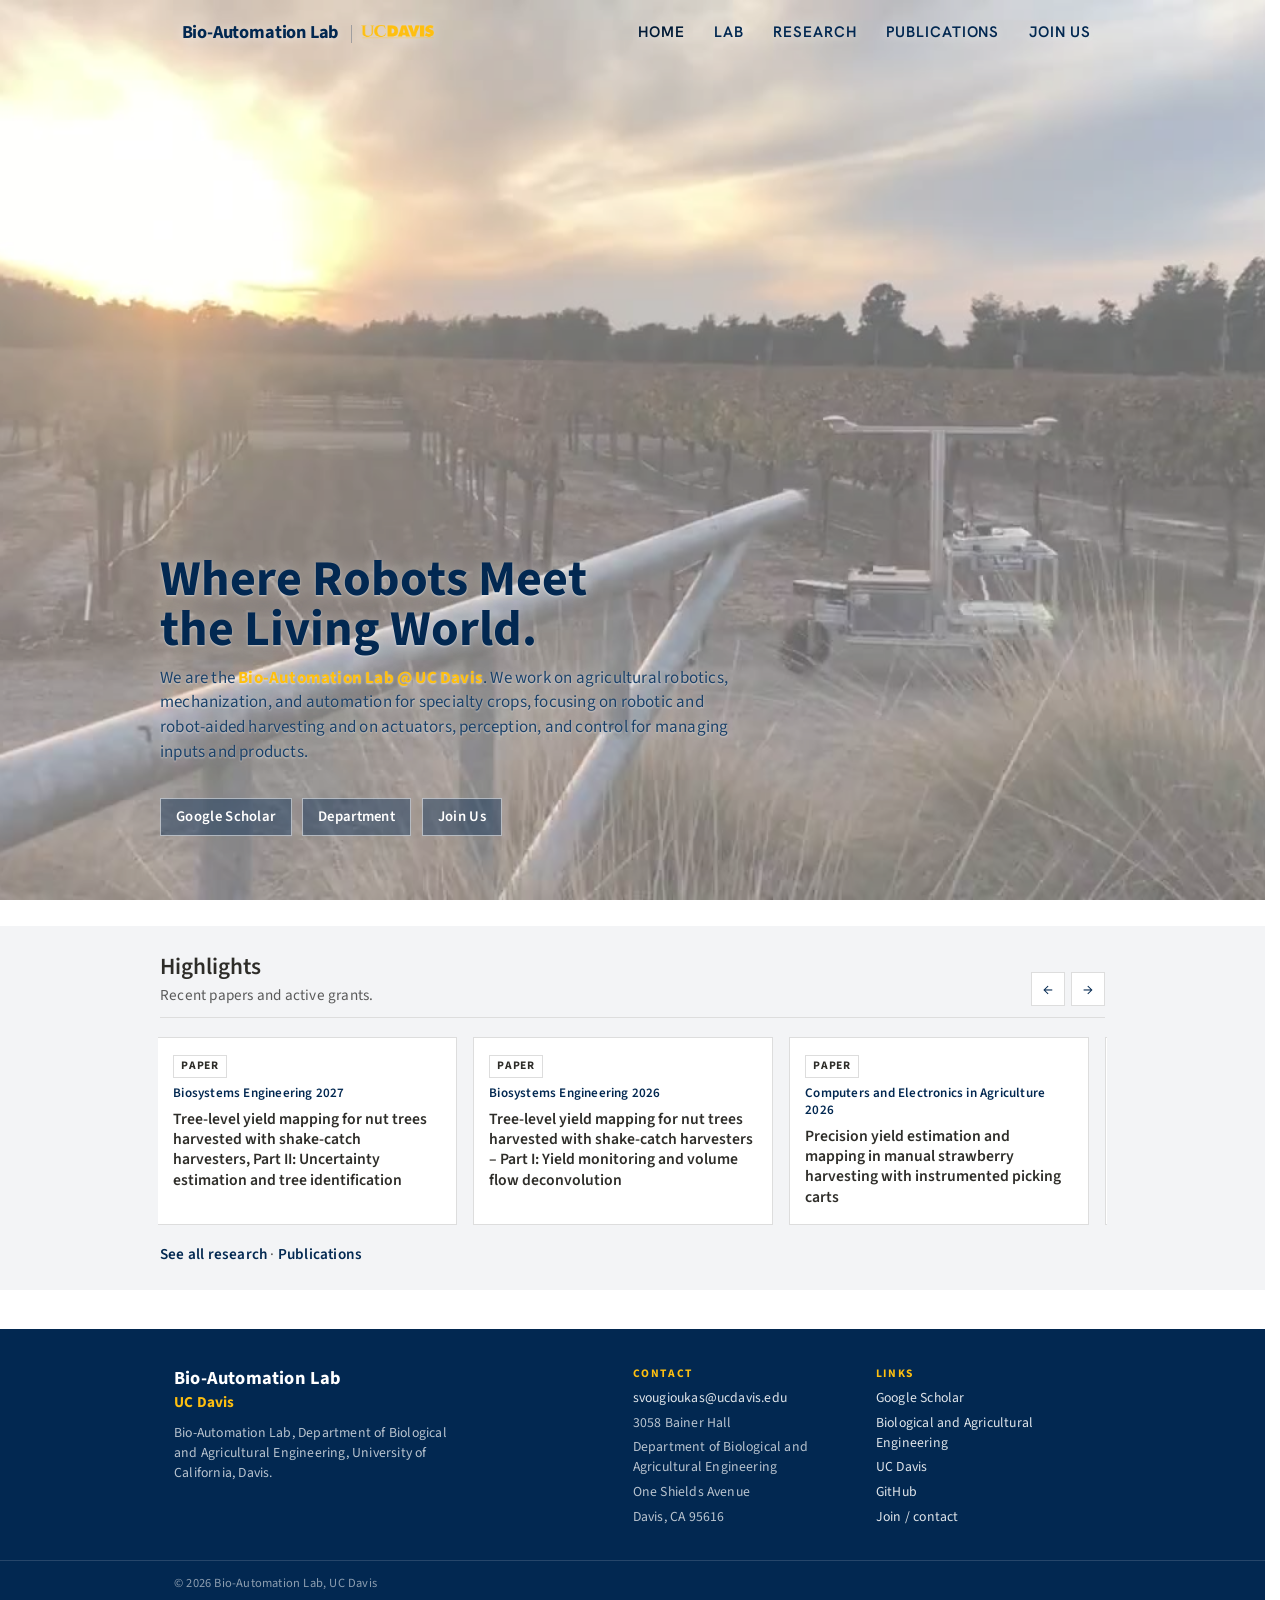
==== commit 0d596381: "Make home hero header fully transparent. Co-authored-by: Cursor <cursoragent@cursor.com>" ====
--- a/index.html
+++ b/index.html
@@ -9,7 +9,7 @@
   <link rel="preconnect" href="https://fonts.googleapis.com">
   <link rel="preconnect" href="https://fonts.gstatic.com" crossorigin>
   <link href="https://fonts.googleapis.com/css2?family=Hanken+Grotesk:wght@400;500;600;700&family=Source+Sans+3:wght@400;600;700&display=swap" rel="stylesheet">
-  <link rel="stylesheet" href="css/style.css?v=27">
+  <link rel="stylesheet" href="css/style.css?v=28">
 </head>
 <body class="home">
   <header id="header">
--- a/css/style.css
+++ b/css/style.css
@@ -268,12 +268,12 @@
   padding: 0;
 }
 
-/* Home: soft whitish translucent header over the hero video */
+/* Home: transparent header over the hero video */
 body.home #header {
-  background: rgba(255, 255, 255, 0.28);
-  backdrop-filter: blur(8px);
-  -webkit-backdrop-filter: blur(8px);
-  border-bottom: 1px solid rgba(255, 255, 255, 0.35);
+  background: transparent;
+  backdrop-filter: none;
+  -webkit-backdrop-filter: none;
+  border-bottom: 1px solid transparent;
   box-shadow: none;
   transition: background-color 0.25s ease, border-color 0.25s ease, backdrop-filter 0.25s ease, box-shadow 0.25s ease;
 }
